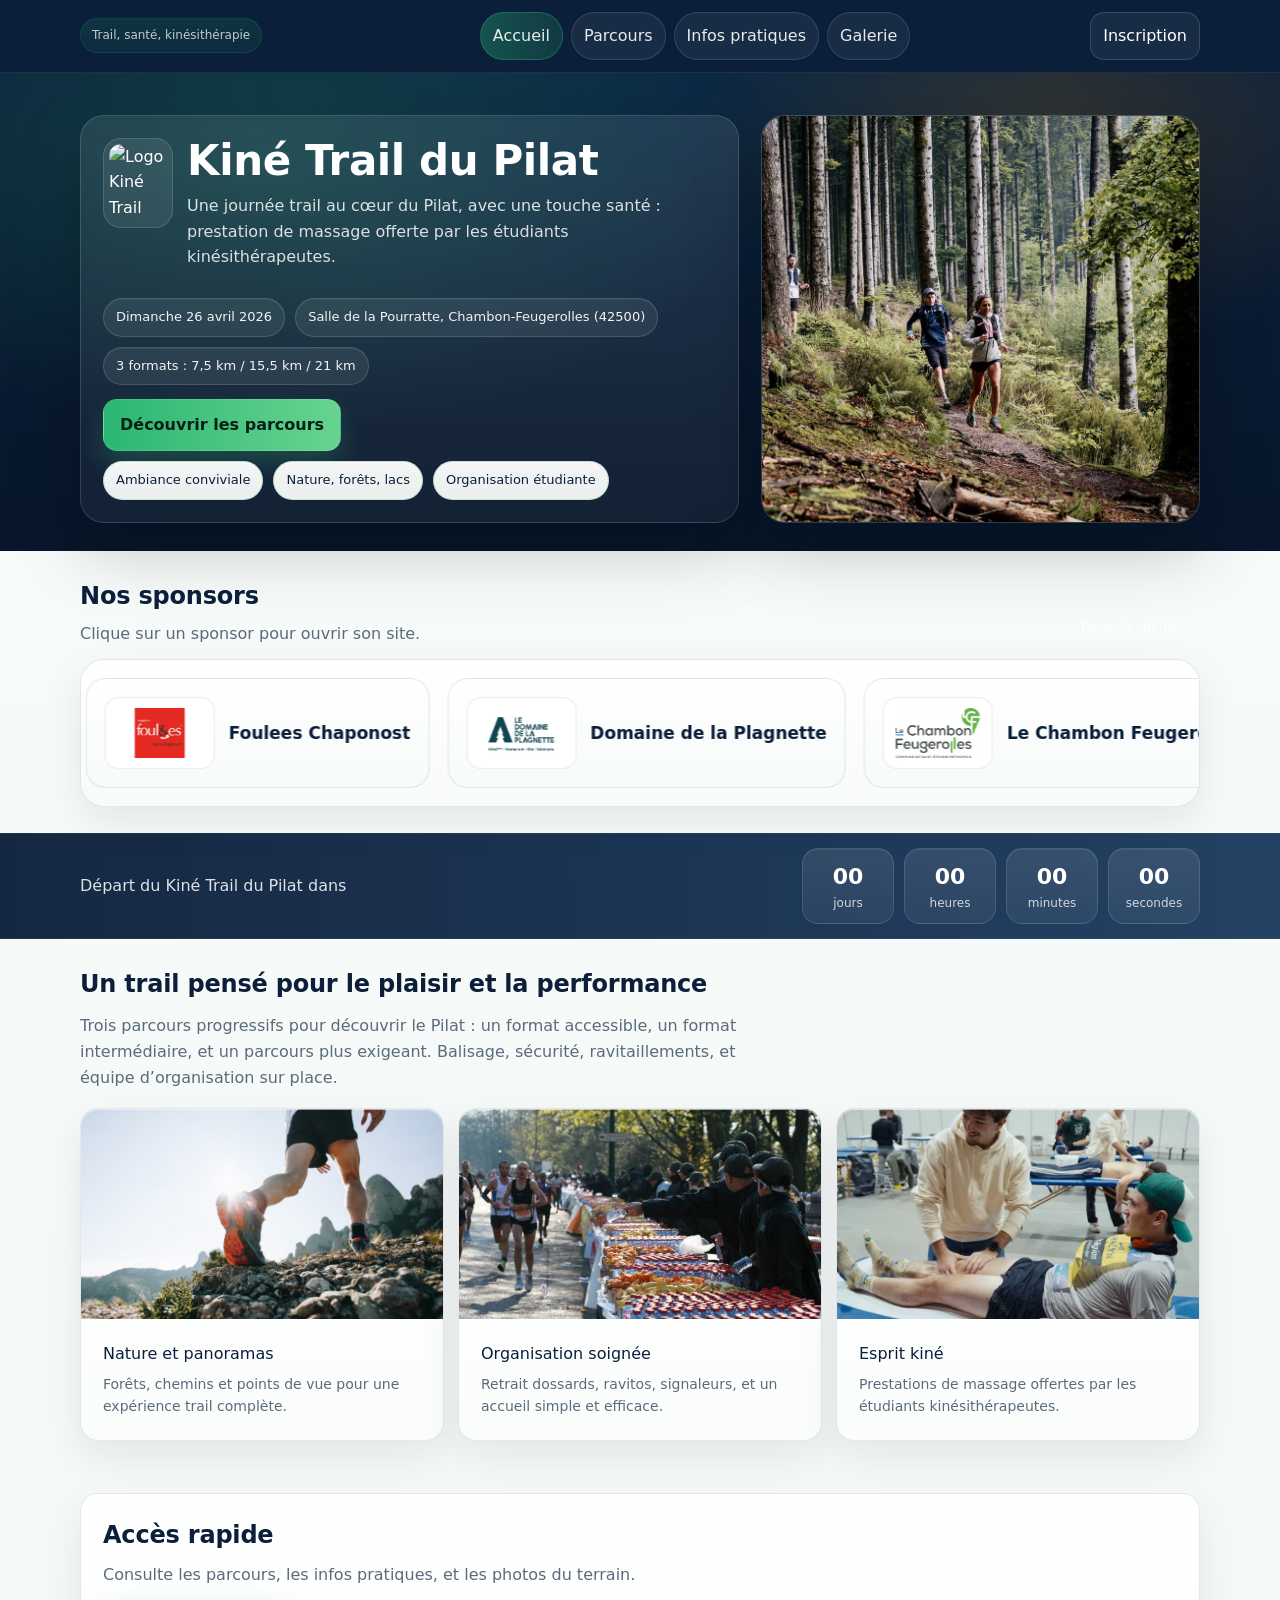
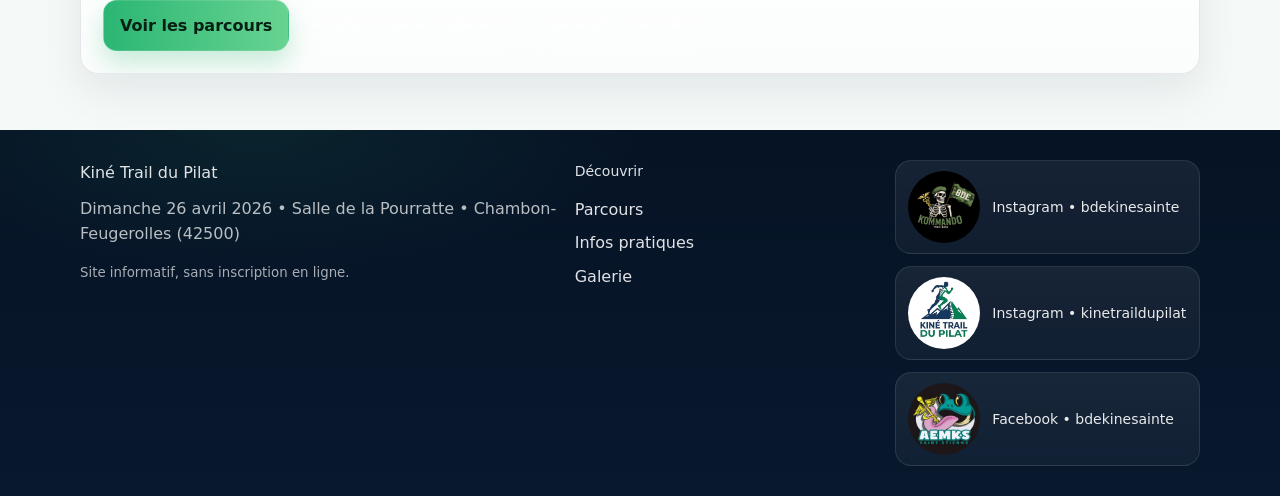
==== index.html @ 72bb6acb "kine trail pilat" ====
<!doctype html>
<html lang="fr">
<head>
  <meta charset="utf-8">
  <meta name="viewport" content="width=device-width, initial-scale=1">
  <title>Kiné Trail du Pilat | Accueil</title>

  <link rel="stylesheet" href="./style.css">
  <link rel="icon" type="image/jpeg" sizes="16x16" href="./images/logo_onglet.jpg">
</head>

<body>

  <div class="topbar">
    <div class="container topbar-inner">
      <a class="brand brand--big" href="./index.html">
        <!-- <img src="./images/logo.jpg" alt="Logo Kiné Trail du Pilat"> -->
        <div class="brand-title">
          <!-- <div class="name">Kiné Trail du Pilat</div> -->
          <div class="tag">Trail, santé, kinésithérapie</div>
        </div>
      </a>

      <nav class="nav" aria-label="Navigation principale">
        <a class="active" href="./index.html">Accueil</a>
        <a href="./parcours.html">Parcours</a>
        <a href="./infos.html">Infos pratiques</a>
        <a href="./galerie.html">Galerie</a>
      </nav>

      <a class="badge" href="https://www.logicourse.fr" target="_blank" rel="noreferrer">
        Inscription
      </a>
    </div>
  </div>

  <header class="header-hero">
    <div class="container hero-grid">

      <div class="hero-card reveal">
        <div class="hero-brandline">
          <img class="hero-logo" src="./images/logo.jpg" alt="Logo Kiné Trail du Pilat">
          <div>
            <h1 class="hero-title">Kiné Trail du Pilat</h1>
            <p class="hero-sub">
              Une journée trail au cœur du Pilat, avec une touche santé : prestation de massage offerte par les étudiants kinésithérapeutes.
            </p>
          </div>
        </div>

        <div class="hero-meta">
          <span class="pill">Dimanche 26 avril 2026</span>
          <span class="pill">Salle de la Pourratte, Chambon-Feugerolles (42500)</span>
          <span class="pill">3 formats : 7,5 km / 15,5 km / 21 km</span>
        </div>

        <div class="hero-actions">
          <a class="btn" href="./parcours.html">Découvrir les parcours</a>
        </div>

        <div class="kpi">
          <span class="pill">Ambiance conviviale</span>
          <span class="pill">Nature, forêts, lacs</span>
          <span class="pill">Organisation étudiante</span>
        </div>
      </div>

      <div class="hero-image reveal" aria-label="Illustration du trail">
        <img src="./images/accueil-6.jpg" alt="Paysage du Pilat avec un sentier de trail">
      </div>

    </div>
  </header>

  <section class="section" id="sponsors">
    <div class="container">
      <div class="sponsors-head reveal">
        <div>
          <h2 class="section-title" style="margin-bottom:6px;">Nos sponsors</h2>
          <p class="section-sub" style="margin:0;">
            Clique sur un sponsor pour ouvrir son site.
          </p>
        </div>
        <a class="pill" href="#contact-sponsors">Devenir sponsor</a>
      </div>

      <div class="sponsors-marquee reveal" aria-label="Bandeau sponsors">
        <div class="sponsors-track" data-sponsors-track>

          <a class="sponsor-card" href="https://foulees.com/-Lyon-Chaponost" target="_blank" rel="noreferrer" aria-label="Aller sur le site du sponsor 1">
            <img src="./images/sponsor-1.jpg" alt="Sponsor 1">
            <span>Foulees Chaponost</span>
          </a>

          <a class="sponsor-card" href="https://www.domaine-plagnette.com/" target="_blank" rel="noreferrer" aria-label="Aller sur le site du sponsor 2">
            <img src="./images/sponsor-2.jpg" alt="Sponsor 2">
            <span>Domaine de la Plagnette</span>
          </a>

          <a class="sponsor-card" href="https://lechambon.fr/" target="_blank" rel="noreferrer" aria-label="Aller sur le site du sponsor 3">
            <img src="./images/sponsor-3.jpg" alt="Sponsor 3">
            <span>Le Chambon Feugerolles</span>
          </a>

          <a class="sponsor-card" href="https://www.cabesto.com/" target="_blank" rel="noreferrer" aria-label="Aller sur le site du sponsor 4">
            <img src="./images/sponsor-4.jpg" alt="Sponsor 4">
            <span>Cabesto</span>
          </a>

          <a class="sponsor-card" href="https://foulees.com/-Lyon-Chaponost" target="_blank" rel="noreferrer" aria-label="Aller sur le site du sponsor 1 (copie)">
            <img src="./images/sponsor-1.jpg" alt="Sponsor 1">
            <span>Foulees Chaponost</span>
          </a>

          <a class="sponsor-card" href="https://www.domaine-plagnette.com/" target="_blank" rel="noreferrer" aria-label="Aller sur le site du sponsor 2 (copie)">
            <img src="./images/sponsor-2.jpg" alt="Sponsor 2">
            <span>Domaine de la Plagnette</span>
          </a>

          <a class="sponsor-card" href="https://lechambon.fr/" target="_blank" rel="noreferrer" aria-label="Aller sur le site du sponsor 3 (copie)">
            <img src="./images/sponsor-3.jpg" alt="Sponsor 3">
            <span>Le Chambon Feugerolles</span>
          </a>

          <a class="sponsor-card" href="https://www.cabesto.com/" target="_blank" rel="noreferrer" aria-label="Aller sur le site du sponsor 4 (copie)">
            <img src="./images/sponsor-4.jpg" alt="Cabesto">
            <span>Cabesto</span>
          </a>

        </div>
      </div>
    </div>
  </section>

  <section class="countdown" aria-label="Compte à rebours avant le départ">
    <div class="container countdown-inner">
      <div class="countdown-label">Départ du Kiné Trail du Pilat dans</div>
      <div class="countdown-value">
        <div class="unit"><div class="n" data-cd="days">00</div><div class="t">jours</div></div>
        <div class="unit"><div class="n" data-cd="hours">00</div><div class="t">heures</div></div>
        <div class="unit"><div class="n" data-cd="mins">00</div><div class="t">minutes</div></div>
        <div class="unit"><div class="n" data-cd="secs">00</div><div class="t">secondes</div></div>
      </div>
    </div>
  </section>

  <main class="container">

    <section class="section">
      <h2 class="section-title reveal">Un trail pensé pour le plaisir et la performance</h2>
      <p class="section-sub reveal">
        Trois parcours progressifs pour découvrir le Pilat : un format accessible, un format intermédiaire, et un parcours plus exigeant. Balisage, sécurité, ravitaillements, et équipe d’organisation sur place.
      </p>

      <div class="grid-3">
        <article class="card reveal">
          <img src="./images/accueil-1.jpg" alt="Coureurs sur un sentier forestier">
          <div class="pad">
            <div class="card-title">Nature et panoramas</div>
            <div class="card-text">Forêts, chemins et points de vue pour une expérience trail complète.</div>
          </div>
        </article>

        <article class="card reveal">
          <img src="./images/accueil-2.jpg" alt="Ambiance ravitaillement et bénévoles">
          <div class="pad">
            <div class="card-title">Organisation soignée</div>
            <div class="card-text">Retrait dossards, ravitos, signaleurs, et un accueil simple et efficace.</div>
          </div>
        </article>

        <article class="card reveal">
          <img src="./images/accueil-4.jpg" alt="Paysage du Pilat avec un chemin">
          <div class="pad">
            <div class="card-title">Esprit kiné</div>
            <div class="card-text">Prestations de massage offertes par les étudiants kinésithérapeutes.</div>
          </div>
        </article>
      </div>
    </section>

    <section class="section">
      <div class="card reveal">
        <div class="pad">
          <h2 class="section-title" style="margin-bottom:8px;">Accès rapide</h2>
          <p class="section-sub" style="margin-bottom:12px;">
            Consulte les parcours, les infos pratiques, et les photos du terrain.
          </p>
          <div style="display:flex; gap:10px; flex-wrap:wrap;">
            <a class="btn" href="./parcours.html">Voir les parcours</a>
            <a class="pill" href="./infos.html">Horaires, matériel, règlement</a>
            <a class="pill" href="./galerie.html">Galerie photos et vidéos</a>
          </div>
        </div>
      </div>
    </section>

  </main>

  <footer class="footer">
    <div class="container footer-grid">
      <div>
        <div style="font-size:16px; margin-bottom:10px;">Kiné Trail du Pilat</div>
        <div style="color:rgba(255,255,255,.72);">
          Dimanche 26 avril 2026 • Salle de la Pourratte • Chambon-Feugerolles (42500)
        </div>
        <div style="margin-top:12px;">
          <small>Site informatif, sans inscription en ligne.</small>
        </div>
      </div>

      <div class="inline-links">
        <div style="font-size:14px; margin-bottom:6px;">Découvrir</div>
        <a href="./parcours.html">Parcours</a>
        <a href="./infos.html">Infos pratiques</a>
        <a href="./galerie.html">Galerie</a>
      </div>

      <div class="footer-social-links">

        <a
          class="footer-social-card"
          href="https://www.instagram.com/bdekinesainte/"
          target="_blank"
          rel="noreferrer"
          aria-label="Compte Instagram BDE Kiné Sainte">
          <img src="./images/logo_bde.jpg" alt="Logo BDE Kiné Sainte">
          <span>Instagram • bdekinesainte</span>
        </a>

        <a
          class="footer-social-card"
          href="https://www.instagram.com/kinetraildupilat/"
          target="_blank"
          rel="noreferrer"
          aria-label="Compte Instagram Kiné Trail du Pilat">
          <img src="./images/logo2.jpg" alt="Logo Kiné Trail du Pilat">
          <span>Instagram • kinetraildupilat</span>
        </a>

        <a
          class="footer-social-card"
          href="https://www.facebook.com/AemksKineSainte"
          target="_blank"
          rel="noreferrer"
          aria-label="Compte Facebook BDE Kiné Sainte">
          <img src="./images/logo_bde_facebook.jpg" alt="Logo BDE Kiné Sainte Facebook">
          <span>Facebook • bdekinesainte</span>
        </a>

      </div>
    </div>
  </footer>

  <button class="to-top" type="button" data-to-top aria-label="Remonter en haut">↑</button>

  <script src="./script.js"></script>
</body>
</html>
---- style.css ----
:root{
  --white:#ffffff;
  --navy:#0b1f3a;
  --navy-2:#123157;
  --green:#1c8c5a;
  --green2:#2bb673;
  --green-soft:#dff6eb;
  --orange:#f59e0b;
  --orange-soft:#fff3d6;
  --sky:#dbeafe;
  --ink:#0f172a;
  --muted:#5b6b7a;
  --bg:#f4f8f6;
  --bg-alt:#eef5f2;
  --card:#ffffff;
  --line: rgba(11,31,58,.10);
  --line-strong: rgba(11,31,58,.18);
  --shadow: 0 10px 30px rgba(11,31,58,.10);
  --shadow-soft: 0 16px 40px rgba(11,31,58,.08);
  --shadow-strong: 0 24px 60px rgba(11,31,58,.16);
  --radius: 18px;
  --radius-lg: 24px;
  --max: 1120px;
}
  
  *{ box-sizing:border-box; }
  html,body{ margin:0; padding:0; }
  body{
    font-family: system-ui, -apple-system, Segoe UI, Roboto, Arial, sans-serif;
    color: var(--ink);
    background:
      radial-gradient(1200px 600px at 0% 0%, rgba(43,182,115,.06), transparent 45%),
      radial-gradient(900px 500px at 100% 0%, rgba(245,158,11,.05), transparent 40%),
      linear-gradient(180deg, #f7fbf9 0%, var(--bg) 100%);
    line-height: 1.6;
  }
  
  a{ color: inherit; text-decoration: none; }
  a:focus-visible, button:focus-visible{
    outline: 3px solid rgba(43,182,115,.35);
    outline-offset: 3px;
    border-radius: 10px;
  }
  
  html, body{
    margin: 0;
    padding: 0;
    overflow-x: hidden;
  }

  .container{
    width: min(var(--max), calc(100% - 40px));
    margin: 0 auto;
  }
  
  .topbar{
    background: var(--navy);
    color: var(--white);
    position: sticky;
    top: 0;
    z-index: 50;
    border-bottom: 1px solid rgba(255,255,255,.08);
  }
  
  .nav a{
    padding: 10px 12px;
    border-radius: 999px;
    color: rgba(255,255,255,.9);
    border: 1px solid rgba(255,255,255,.12);
    background: rgba(255,255,255,.06);
    transition: transform .08s ease, background .15s ease;
  }
  .nav a:hover{
    background: rgba(255,255,255,.12);
  }
  .nav a.active{
    background: linear-gradient(90deg, rgba(43,182,115,.35), rgba(43,182,115,.18));
    border-color: rgba(43,182,115,.35);
  }

  .topbar-inner{
    display:flex;
    align-items:center;
    justify-content:space-between;
    gap: 16px;
    padding: 12px 0;
  }
  
  .nav{
    display:flex;
    flex-wrap:wrap;
    gap: 8px;
    justify-content:center;
  }
  
  .brand{
    display:flex;
    align-items:center;
    gap: 12px;
    min-width: 220px;
  }
  .brand img{
    width: 44px;
    height: 44px;
    object-fit: contain;
    background: rgba(255,255,255,.06);
    border-radius: 12px;
    padding: 6px;
  }
  .brand-title{
    display:flex;
    flex-direction:column;
    gap: 2px;
  }
  .brand-title .name{
    font-size: 16px;
    letter-spacing: .2px;
  }
  .brand-title .tag{
    font-size: 12px;
    color: rgba(255,255,255,.75);
  }
  
  
  
 .header-hero{
  background:
    radial-gradient(900px 500px at 20% 18%, rgba(43,182,115,.22), transparent 55%),
    radial-gradient(800px 500px at 82% 12%, rgba(245,158,11,.16), transparent 45%),
    radial-gradient(900px 600px at 50% 0%, rgba(12,74,110,.22), transparent 55%),
    linear-gradient(180deg, var(--navy), #07162a);
  color: var(--white);
  padding: 42px 0 28px;
}
  
  .hero-grid{
    display:grid;
    grid-template-columns: 1.2fr .8fr;
    gap: 22px;
    align-items: stretch;
  }
  .hero-card{
    border: 1px solid rgba(255,255,255,.14);
    background: linear-gradient(180deg, rgba(255,255,255,.09), rgba(255,255,255,.05));
    border-radius: var(--radius-lg);
    padding: 22px;
    box-shadow: 0 24px 70px rgba(0,0,0,.22);
    backdrop-filter: blur(4px);
  }
  .hero-title{
    margin: 0 0 8px;
    font-size: clamp(24px, 3.2vw, 38px);
    line-height: 1.15;
  }
  .hero-sub{
    margin: 0 0 14px;
    color: rgba(255,255,255,.82);
  }
  .hero-meta{
    display:flex;
    flex-wrap:wrap;
    gap: 10px;
    margin-top: 12px;
  }
  .pill{
    display:inline-flex;
    align-items:center;
    gap: 8px;
    padding: 8px 12px;
    border-radius: 999px;
    background: rgba(255,255,255,.08);
    border: 1px solid rgba(255,255,255,.14);
    color: rgba(255,255,255,.94);
    font-size: 13px;
    box-shadow: inset 0 1px 0 rgba(255,255,255,.05);
  }
  
  .btn{
    display:inline-flex;
    align-items:center;
    justify-content:center;
    gap: 10px;
    padding: 12px 16px;
    border-radius: 14px;
    border: 1px solid rgba(255,255,255,.12);
    background: linear-gradient(90deg, var(--green2), #68d391);
    color: #062014;
    cursor: pointer;
    font-weight: 600;
    box-shadow: 0 12px 24px rgba(43,182,115,.25);
    transition: transform .12s ease, filter .18s ease, box-shadow .18s ease;
  }
  
  .btn:hover{
    filter: brightness(1.04);
    transform: translateY(-1px);
    box-shadow: 0 16px 30px rgba(43,182,115,.30);
  }
  
  .btn:active{
    transform: translateY(1px);
  }
  
  .hero-image{
    border-radius: var(--radius-lg);
    overflow:hidden;
    border: 1px solid rgba(255,255,255,.12);
    background: rgba(255,255,255,.05);
    box-shadow: 0 24px 70px rgba(0,0,0,.24);
  }
  .hero-image img{
    width: 100%;
    height: 100%;
    object-fit: cover;
    display:block;
  }

  .hero-title{
    margin: 0 0 10px;
    font-size: clamp(28px, 3.5vw, 42px);
    line-height: 1.08;
    letter-spacing: -.4px;
  }
  
  .hero-sub{
    margin: 0 0 16px;
    color: rgba(255,255,255,.84);
    max-width: 60ch;
  }
  
  
  .section{
    padding: 26px 0;
  }
  .section-title{
    margin: 0 0 10px;
    font-size: 24px;
    color: var(--navy);
    letter-spacing: -.2px;
  }
  
  .section-sub{
    margin: 0 0 18px;
    color: var(--muted);
    max-width: 70ch;
  }
  
  .grid-3{
    display:grid;
    grid-template-columns: repeat(3, 1fr);
    gap: 14px;
  }
  .card{
    background: linear-gradient(180deg, #ffffff, #fbfdfc);
    border: 1px solid var(--line);
    border-radius: var(--radius);
    box-shadow: var(--shadow-soft);
    overflow:hidden;
    transition: transform .16s ease, box-shadow .16s ease, border-color .16s ease;
  }
  
  .card:hover{
    transform: translateY(-4px);
    box-shadow: var(--shadow-strong);
    border-color: rgba(28,140,90,.20);
  }
  
  .card .pad{
  padding: 22px;
}

.card img{
  width: 100%;
  height: 210px;
  object-fit: cover;
  display:block;
}
  
  .card-title{
    color: var(--navy);
    font-size: 17px;
  }
  
  .card-text{
    color: var(--muted);
    font-size: 14px;
    margin-top: 6px;
  }

  .kpi{
    display:flex;
    flex-wrap:wrap;
    gap: 10px;
    margin-top: 10px;
  }
  .kpi .pill{
  background: linear-gradient(180deg, rgba(255,255,255,.96), rgba(243,249,246,.96));
  border: 1px solid rgba(28,140,90,.18);
  color: var(--navy);
  }
  
  .sponsors-bar{
    background: var(--white);
    border-top: 1px solid var(--line);
    border-bottom: 1px solid var(--line);
  }
  .sponsors-inner{
    display:flex;
    align-items:center;
    justify-content:space-between;
    gap: 12px;
    padding: 14px 0;
  }
  .sponsors-title{
    color: var(--navy);
    font-size: 14px;
    min-width: 120px;
  }
  .sponsors-logos{
    display:flex;
    flex-wrap:wrap;
    gap: 10px;
    justify-content:flex-end;
  }
  .sponsors-logos a{
    display:inline-flex;
    align-items:center;
    justify-content:center;
    width: 110px;
    height: 52px;
    border-radius: 14px;
    border: 1px solid var(--line);
    background: #fff;
    overflow:hidden;
  }
  .sponsors-logos img{
    width: 100%;
    height: 100%;
    object-fit: contain;
    padding: 10px;
  }
  
  .countdown{
    background:
      linear-gradient(90deg, rgba(11,31,58,.96), rgba(18,49,87,.92));
    color: var(--white);
    border-top: 1px solid rgba(255,255,255,.05);
    border-bottom: 1px solid rgba(255,255,255,.05);
  }
  .countdown-inner{
    display:flex;
    align-items:center;
    justify-content:space-between;
    gap: 14px;
    padding: 14px 0;
    flex-wrap: wrap;
  }
  .countdown-label{
    color: rgba(255,255,255,.86);
  }
  .countdown-value{
    display:flex;
    gap: 10px;
    flex-wrap:wrap;
  }
  .unit{
    background: linear-gradient(180deg, rgba(255,255,255,.10), rgba(255,255,255,.06));
    border: 1px solid rgba(255,255,255,.12);
    padding: 10px 12px;
    border-radius: 16px;
    min-width: 92px;
    text-align:center;
    box-shadow: inset 0 1px 0 rgba(255,255,255,.06);
  }
  
  .unit .n{
    font-size: 22px;
    font-weight: 700;
  }
  .unit .t{ font-size: 12px; color: rgba(255,255,255,.78); }
  
  .footer{
    background:
      radial-gradient(700px 260px at 20% 0%, rgba(43,182,115,.10), transparent 55%),
      linear-gradient(180deg, #061325, #08182d);
    color: rgba(255,255,255,.88);
    padding: 30px 0;
    margin-top: 30px;
  }
  .footer-grid{
    display:grid;
    grid-template-columns: 1.1fr .7fr .7fr;
    gap: 16px;
  }
  .footer a{ color: rgba(255,255,255,.88); }
  .footer a:hover{ color: var(--white); }
  .footer small{ color: rgba(255,255,255,.65); }
  
  .inline-links{
    display:flex;
    flex-direction:column;
    gap: 8px;
  }
  
  .badge{
    display:inline-flex;
    align-items:center;
    gap: 10px;
    padding: 10px 12px;
    border-radius: 14px;
    border: 1px solid rgba(255,255,255,.14);
    background: rgba(255,255,255,.06);
  }

  .page-head{
    padding: 18px 0 6px;
  }
  .breadcrumb{
    color: var(--muted);
    font-size: 13px;
    margin: 0 0 6px;
  }
  .page-title{
    margin: 0;
    font-size: 28px;
    color: var(--navy);
  }
  
  .route{
    display:grid;
    grid-template-columns: 1fr;
    gap: 14px;
    margin-top: 12px;
  }
  .route-top{
    display:grid;
    grid-template-columns: 1.2fr .8fr;
    gap: 14px;
  }
  .route-block{
    background: var(--white);
    border: 1px solid var(--line);
    border-radius: var(--radius);
    box-shadow: var(--shadow);
    padding: 16px;
  }
  .route-name{
    margin: 0 0 10px;
    color: var(--navy);
    font-size: 20px;
  }
  .route-meta{
    display:flex;
    flex-wrap:wrap;
    gap: 8px;
    margin-bottom: 10px;
  }
  .tag{
    display:inline-flex;
    align-items:center;
    gap: 8px;
    padding: 7px 11px;
    border-radius: 999px;
    background: linear-gradient(180deg, rgba(43,182,115,.14), rgba(43,182,115,.08));
    border: 1px solid rgba(28,140,90,.22);
    color: #0f3b28;
    font-size: 13px;
    font-weight: 500;
  }
  
  .tag.navy{
    background: linear-gradient(180deg, rgba(11,31,58,.08), rgba(11,31,58,.04));
    border: 1px solid rgba(11,31,58,.14);
    color: var(--navy);
  }
  
  .media-grid{
    display:grid;
    grid-template-columns: 1fr 1fr;
    gap: 14px;
  }
  .media{
    border: 1px solid rgba(11,31,58,.08);
    border-radius: var(--radius);
    overflow:hidden;
    background: linear-gradient(180deg, #ffffff, #fbfdfc);
    box-shadow: var(--shadow-soft);
  }
  
  .media .cap{
    padding: 12px 14px;
    color: var(--muted);
    font-size: 14px;
    text-align: center;
    font-weight: 500;
    background: linear-gradient(180deg, rgba(43,182,115,.05), rgba(245,158,11,.04));
    border-top: 1px solid rgba(11,31,58,.06);
  }
  .media img{
    width: 100%;
    height: 280px;
    object-fit: cover;
    display:block;
  }
 

  
  .notice{
    background: linear-gradient(90deg, rgba(43,182,115,.12), rgba(245,158,11,.10));
    border: 1px solid rgba(43,182,115,.22);
    border-radius: var(--radius);
    padding: 12px 14px;
    color: #0f3b28;
  }
  
  .list{
    margin: 10px 0 0;
    padding-left: 18px;
    color: var(--muted);
  }
  
  .gallery-wrap{
    background: var(--white);
    border: 1px solid var(--line);
    border-radius: var(--radius);
    box-shadow: var(--shadow);
    overflow:hidden;
  }
  .slider{
    position: relative;
  }
  .slide{
    display:none;
  }
  .slide.active{
    display:block;
  }
  .slide img{
    width: 100%;
    height: 480px;
    object-fit: cover;
    display:block;
  }
  .slider-controls{
    position:absolute;
    inset: auto 12px 12px 12px;
    display:flex;
    justify-content:space-between;
    align-items:center;
    gap: 12px;
  }
  .ctrl{
    background: rgba(6,19,37,.72);
    border: 1px solid rgba(255,255,255,.16);
    color: rgba(255,255,255,.92);
    padding: 10px 12px;
    border-radius: 12px;
    cursor:pointer;
  }
  .ctrl:hover{ background: rgba(6,19,37,.82); }
  .dots{
    display:flex;
    gap: 6px;
    flex-wrap:wrap;
    justify-content:center;
  }
  .dot{
    width: 10px;
    height: 10px;
    border-radius: 999px;
    background: rgba(255,255,255,.42);
    border: 1px solid rgba(255,255,255,.28);
    cursor:pointer;
  }
  .dot.active{
    background: rgba(43,182,115,.92);
    border-color: rgba(43,182,115,.92);
  }

  /* plan d'accès */
.map-figure{
  margin: 12px 0 10px;
  border: 1px solid var(--line);
  border-radius: var(--radius);
  overflow: hidden;
  background: var(--white);
  box-shadow: var(--shadow);
}

.map-image{
  display: block;
  width: 100%;
  height: auto;
  max-height: 420px;
  object-fit: cover;
}

.map-caption{
  padding: 10px 14px;
  font-size: 14px;
  color: var(--muted);
  border-top: 1px solid var(--line);
  background: rgba(11,31,58,.02);
}
  
  @media (max-width: 900px){
    .hero-grid{ grid-template-columns: 1fr; }
    .grid-3{ grid-template-columns: 1fr; }
    .footer-grid{ grid-template-columns: 1fr; }
    .route-top{ grid-template-columns: 1fr; }
    .media-grid{ grid-template-columns: 1fr; }
    .slide img{ height: 340px; }
  }

  /* Parcours v2 (mise en avant + images empilées) */
.route-nav{
  display:grid;
  grid-template-columns: repeat(3, 1fr);
  gap: 12px;
}

.route-chip{
  background: var(--white);
  border: 1px solid var(--line);
  border-radius: var(--radius);
  box-shadow: var(--shadow);
  padding: 14px 14px;
  transition: transform .08s ease, border-color .15s ease;
}
.route-chip:hover{ transform: translateY(-1px); }
.route-chip.active{
  border-color: rgba(28,140,90,.35);
  box-shadow: 0 14px 40px rgba(11,31,58,.14);
}
.route-chip-title{
  color: var(--navy);
  font-size: 16px;
  margin-bottom: 4px;
}
.route-chip-sub{
  color: var(--muted);
  font-size: 13px;
}

.route-v2{
  margin-top: 16px;
  background: linear-gradient(180deg, #ffffff, #fbfdfc);
  border: 1px solid var(--line);
  border-radius: var(--radius-lg);
  box-shadow: var(--shadow-soft);
  overflow: hidden;
}

.route-hero{
  padding: 22px 18px 14px;
  background:
    radial-gradient(700px 260px at 20% 0%, rgba(43,182,115,.16), transparent 55%),
    radial-gradient(500px 180px at 85% 10%, rgba(245,158,11,.12), transparent 55%),
    linear-gradient(180deg, rgba(11,31,58,.04), transparent);
  text-align: center;
  border-bottom: 1px solid var(--line);
}

.route-block{
  background: linear-gradient(180deg, #ffffff, #fafdfe);
  border: 1px solid rgba(11,31,58,.08);
  border-radius: var(--radius);
  box-shadow: var(--shadow-soft);
  padding: 16px;
}

.route-chip{
  background: linear-gradient(180deg, #ffffff, #f9fcfb);
  border: 1px solid var(--line);
  border-radius: var(--radius);
  box-shadow: var(--shadow-soft);
  padding: 14px 14px;
  transition: transform .12s ease, border-color .18s ease, box-shadow .18s ease, background .18s ease;
}

.route-chip:hover{
  transform: translateY(-2px);
  background: linear-gradient(180deg, #ffffff, #eef9f3);
}

.route-chip.active{
  border-color: rgba(28,140,90,.35);
  box-shadow: 0 14px 40px rgba(11,31,58,.14);
  background: linear-gradient(180deg, #ffffff, #ecf8f1);
}

.route-hero-title{
  margin: 0 0 10px;
  font-size: 24px;
  color: var(--navy);
}

.route-hero .route-meta{
  justify-content: center;
  margin-bottom: 10px;
}

.route-hero-lead{
  margin: 0;
  color: var(--muted);
}

.route-details{
  padding: 14px 16px;
  display:grid;
  grid-template-columns: 1fr 1fr;
  gap: 14px;
}

.route-subtitle{
  margin: 0 0 6px;
  color: var(--navy);
  font-size: 16px;
}

.route-media-stack{
  padding: 14px 16px 18px;
  display:grid;
  grid-template-columns: 1fr;
  gap: 14px;
}

.route-media-stack .media img{
  height: 360px;  /*ajuster si besoin 360*/
  object-fit: contain; /*afficher toute l'image*/
  background: #fff; /*fond blanc*/
}

@media (max-width: 900px){
  .route-nav{ grid-template-columns: 1fr; }
  .route-details{ grid-template-columns: 1fr; }
  .route-media-stack .media img{ height: 280px; }
}


/* Logo plus visible dans la topbar */
.brand--big img{
  width: 56px;
  height: 56px;
  padding: 8px;
  border-radius: 16px;
}

/* Logo visible dans le hero */
.hero-brandline{
  
  display:flex;
  gap: 14px;
  align-items:flex-start;
}
.hero-logo{
  width: 70px;
  height: 90px;
  object-fit: contain;
  border-radius: 18px;
  padding: 5px;
  background: rgba(255,255,255,.08);
  border: 1px solid rgba(255,255,255,.14);
  flex: 0 0 auto;
}
.hero-actions{
  margin-top:14px;
  display:flex;
  gap:10px;
  flex-wrap:wrap;
}

/* Petits titres des cards (évite les styles inline) */
.card-title{ color: var(--navy); font-size: 16px; }
.card-text{ color: var(--muted); font-size: 14px; margin-top: 6px; }

/* Sponsors – section plus premium */
.sponsors-head{
  display:flex;
  justify-content:space-between;
  align-items:flex-end;
  gap: 14px;
  margin-bottom: 12px;
}
.sponsors-marquee{
  background: linear-gradient(180deg, #ffffff, #f8fbfa);
  border: 1px solid var(--line);
  border-radius: var(--radius-lg);
  box-shadow: var(--shadow-soft);
  overflow: hidden;
}
.sponsors-track{
  display:flex;
  gap: 18px;
  padding: 18px;
  align-items:center;
  width: max-content;
  will-change: transform;
}

/* Carte sponsor cliquable */
.sponsor-card{
  display:flex;
  align-items:center;
  gap: 14px;
  min-width: 300px;
  padding: 18px 18px;
  border-radius: 20px;
  border: 1px solid rgba(11,31,58,.10);
  background: linear-gradient(180deg, #ffffff, #f7fbf9);
  transition: transform .16s ease, border-color .16s ease, background .16s ease, box-shadow .16s ease;
}
.sponsor-card:hover{
  transform: translateY(-3px);
  background: linear-gradient(180deg, #ffffff, #eef9f3);
  border-color: rgba(28,140,90,.25);
  box-shadow: 0 16px 32px rgba(11,31,58,.12);
}

.sponsor-card img{
  width: 110px;
  height: 72px;
  object-fit: contain;
  background: #fff;
  border-radius: 14px;
  padding: 10px;
  border: 1px solid rgba(11,31,58,.08);
}

.sponsor-card span{
  color: var(--navy);
  font-size: 17px;
  line-height: 1.3;
  font-weight: 600;
}

/* Bouton retour en haut */
.to-top{
  position: fixed;
  right: 16px;
  bottom: 16px;
  width: 50px;
  height: 50px;
  border-radius: 999px;
  border: 1px solid rgba(28,140,90,.20);
  background: linear-gradient(180deg, #ffffff, #eef9f3);
  color: var(--navy);
  box-shadow: 0 12px 24px rgba(11,31,58,.14);
  cursor: pointer;
  display:none;
  transition: transform .12s ease, box-shadow .16s ease;
}

.to-top.show{
  display:inline-flex;
  align-items:center;
  justify-content:center;
}

.to-top:hover{
  transform: translateY(-2px);
  box-shadow: 0 16px 30px rgba(11,31,58,.18);
}

/* Animations légères au scroll */
.reveal{
  opacity: 0;
  transform: translateY(12px);
  transition: opacity .45s ease, transform .45s ease;
}
.reveal.is-visible{
  opacity: 1;
  transform: translateY(0);
}

@media (max-width: 900px){
  .hero-brandline{ align-items:center; }
  .hero-logo{ width: 64px; height: 64px; }
  .sponsors-head{ flex-direction:column; align-items:flex-start; }
  .sponsor-card{ min-width: 200px; }
}


/* Cartes interactives Komoot */
.map-card{
  overflow: hidden;
}

.komoot-embed{
  position: relative;
  width: 100%;
  height: 720px;
  background: #f2f4f7;
}

.komoot-embed iframe{
  width: 100%;
  height: 100%;
  border: 0;
  display: block;
}

@media (max-width: 900px){
  .komoot-embed{
    height: 320px;
  }
}

/* Footer - comptes Instagram */
.footer-social{
  display:flex;
  flex-direction:column;
  gap: 10px;
}

.footer-social-title{
  font-size: 14px;
  margin-bottom: 2px;
  color: rgba(255,255,255,.88);
}

.footer-social-links{
  display:flex;
  flex-direction:column;
  gap: 12px;
}

.footer-social-card{
  display:flex;
  align-items:center;
  gap: 12px;
  padding: 10px 12px;
  border-radius: 16px;
  border: 1px solid rgba(255,255,255,.10);
  background: linear-gradient(180deg, rgba(255,255,255,.07), rgba(255,255,255,.04));
  transition: transform .12s ease, background .15s ease, border-color .15s ease, box-shadow .15s ease;
}

.footer-social-card:hover{
  transform: translateY(-2px);
  background: linear-gradient(180deg, rgba(43,182,115,.18), rgba(255,255,255,.08));
  border-color: rgba(43,182,115,.28);
  box-shadow: 0 12px 24px rgba(0,0,0,.16);
}

.footer-social-card img{
  width: 72px;        /* logo plus grand */
  height: 72px;
  object-fit: contain;
  border-radius: 50%; /* garde le cercle si ton image est ronde */
  background: none;   /* supprime le fond blanc */
  padding: 0;         /* supprime l'espace autour */
  border: none;       /* supprime le cadre */
}

.footer-social-card span{
  color: rgba(255,255,255,.9);
  font-size: 14px;
  line-height: 1.3;
}

/* Logo BDE plus visible dans le footer */
.logo-bde{
  width: 82px;
  height: 82px;
  object-fit: contain;
  background: none;
  padding: 0;
  border: none;
}


img{
  image-rendering: auto;
}

.card,
.route-v2,
.route-block,
.media,
.sponsors-marquee,
.footer-social-card,
.sponsor-card{
  position: relative;
}

.card::before,
.route-v2::before,
.sponsors-marquee::before{
  content: "";
  position: absolute;
  inset: 0;
  pointer-events: none;
  border-radius: inherit;
  box-shadow: inset 0 1px 0 rgba(255,255,255,.55);
}

/* Carte règlement */
.reglement-card{
  margin-top: 10px;
  padding: 22px;
  border-radius: 20px;
  border: 1px solid rgba(28,140,90,.18);
  background:
    radial-gradient(500px 180px at 0% 0%, rgba(43,182,115,.10), transparent 55%),
    radial-gradient(400px 180px at 100% 100%, rgba(245,158,11,.08), transparent 55%),
    linear-gradient(180deg, #ffffff, #f8fcfa);
  box-shadow: 0 16px 40px rgba(11,31,58,.10);
}

.reglement-badge{
  display: inline-flex;
  align-items: center;
  padding: 6px 10px;
  border-radius: 999px;
  background: rgba(28,140,90,.10);
  border: 1px solid rgba(28,140,90,.20);
  color: #0f3b28;
  font-size: 12px;
  margin-bottom: 12px;
}

.reglement-title{
  margin: 0 0 8px;
  color: var(--navy);
  font-size: 22px;
}

.reglement-text{
  margin: 0;
  color: var(--muted);
  max-width: 60ch;
}

.reglement-actions{
  display: flex;
  gap: 12px;
  flex-wrap: wrap;
  margin-top: 18px;
}

.reglement-btn{
  min-width: 220px;
}

.reglement-pill{
  background: rgba(11,31,58,.06);
  border: 1px solid rgba(11,31,58,.14);
  color: var(--navy);
}

.reglement-pill:hover{
  background: rgba(28,140,90,.10);
  border-color: rgba(28,140,90,.20);
}

@media (max-width: 900px){
  .reglement-card{
    padding: 18px;
  }

  .reglement-title{
    font-size: 20px;
  }

  .reglement-actions{
    flex-direction: column;
    align-items: stretch;
  }

  .reglement-btn,
  .reglement-pill{
    justify-content: center;
  }
}


/* =========================
   Responsive téléphone
   ========================= */

   @media (max-width: 768px){

    .container{
      width: min(var(--max), calc(100% - 24px));
    }
  
    body{
      font-size: 15px;
    }
  
    /* Topbar */
    .topbar-inner{
      flex-direction: column;
      align-items: stretch;
      gap: 12px;
      padding: 10px 0;
    }
  
    .brand{
      min-width: 0;
      justify-content: center;
      text-align: center;
    }
  
    .brand-title{
      align-items: center;
    }
  
    .brand-title .name{
      font-size: 15px;
    }
  
    .brand-title .tag{
      font-size: 11px;
    }
  
    .nav{
      width: 100%;
      justify-content: center;
      gap: 8px;
    }
  
    .nav a{
      flex: 1 1 calc(50% - 8px);
      min-width: 135px;
      text-align: center;
      padding: 10px 12px;
      font-size: 14px;
    }
  
    .badge{
      align-self: center;
      justify-content: center;
      width: 100%;
      max-width: 220px;
    }
  
    /* Hero */
    .header-hero{
      padding: 22px 0 18px;
    }
  
    .hero-grid{
      grid-template-columns: 1fr;
      gap: 16px;
    }
  
    .hero-card{
      padding: 18px;
      border-radius: 20px;
    }
  
    .hero-brandline{
      flex-direction: column;
      align-items: center;
      text-align: center;
      gap: 10px;
    }
  
    .hero-logo{
      width: 72px;
      height: 72px;
      padding: 4px;
    }
  
    .hero-title{
      font-size: clamp(26px, 8vw, 34px);
      line-height: 1.1;
    }
  
    .hero-sub{
      font-size: 14px;
      max-width: 100%;
    }
  
    .hero-meta{
      justify-content: center;
      gap: 8px;
    }
  
    .hero-actions{
      flex-direction: column;
      align-items: stretch;
    }
  
    .hero-actions .btn,
    .hero-actions .pill{
      width: 100%;
      justify-content: center;
    }
  
    .hero-image{
      min-height: 240px;
    }
  
    .hero-image img{
      min-height: 240px;
    }
  
    /* Titres généraux */
    .section{
      padding: 20px 0;
    }
  
    .section-title{
      font-size: 22px;
      line-height: 1.2;
    }
  
    .section-sub{
      font-size: 14px;
      margin-bottom: 14px;
    }
  
    .page-head{
      padding: 14px 0 4px;
    }
  
    .page-title{
      font-size: 24px;
      line-height: 1.2;
    }
  
    .breadcrumb{
      font-size: 12px;
    }
  
    /* Grilles */
    .grid-3,
    .media-grid,
    .route-top,
    .route-details,
    .footer-grid,
    .route-nav{
      grid-template-columns: 1fr;
    }
  
    /* Cards */
    .card{
      border-radius: 18px;
    }
  
    .card img{
      height: 200px;
    }
  
    .card .pad{
      padding: 18px;
    }
  
    .card-title{
      font-size: 17px;
    }
  
    .card-text{
      font-size: 14px;
      line-height: 1.5;
    }
  
    /* Countdown */
    .countdown-inner{
      flex-direction: column;
      align-items: stretch;
      text-align: center;
    }
  
    .countdown-label{
      font-size: 14px;
    }
  
    .countdown-value{
      justify-content: center;
      gap: 8px;
    }
  
    .unit{
      min-width: 74px;
      padding: 8px 10px;
    }
  
    .unit .n{
      font-size: 18px;
    }
  
    .unit .t{
      font-size: 11px;
    }
  
    /* Sponsors */
    .sponsors-head{
      flex-direction: column;
      align-items: flex-start;
    }
  
    .sponsors-track{
      gap: 12px;
      padding: 14px;
    }
  
    .sponsor-card{
      min-width: 240px;
      padding: 14px;
      gap: 10px;
      border-radius: 18px;
    }
  
    .sponsor-card img{
      width: 82px;
      height: 56px;
      padding: 6px;
    }
  
    .sponsor-card span{
      font-size: 14px;
    }
  
    /* Infos pratiques / blocs */
    .route-block{
      padding: 14px;
      border-radius: 18px;
    }
  
    .list{
      padding-left: 16px;
      font-size: 14px;
    }
  
    .notice{
      font-size: 14px;
      padding: 10px 12px;
    }
  
    /* Parcours */
    .route-v2{
      border-radius: 20px;
    }
  
    .route-hero{
      padding: 18px 14px 12px;
    }
  
    .route-hero-title{
      font-size: 22px;
      line-height: 1.2;
    }
  
    .route-hero-lead{
      font-size: 14px;
    }
  
    .route-meta{
      gap: 6px;
    }
  
    .tag{
      font-size: 12px;
      padding: 6px 10px;
    }
  
    .route-details{
      padding: 12px 14px;
      gap: 12px;
    }
  
    .route-subtitle{
      font-size: 15px;
    }
  
    .route-media-stack{
      padding: 12px 14px 16px;
      gap: 12px;
    }
  
    .route-media-stack .media img{
      height: 240px;
    }
  
    .media img{
      height: 220px;
    }
  
    .media .cap{
      font-size: 13px;
      padding: 10px 12px;
    }
  
    /* Map / Komoot */
    .komoot-embed{
      height: 420px;
      overflow-x: auto;
      overflow-y: hidden;
      -webkit-overflow-scrolling: touch;
      border-radius: 16px;
    }
    .komoot-embed iframe{
      display: block;
      width: 700px;
      min-width: 700px;
      height: 100%;
      border: 0;
    }
  
    .map-image{
      max-height: 260px;
    }
  
    .map-caption{
      font-size: 13px;
      padding: 9px 12px;
    }
  
    /* Galerie */
    .slide img{
      height: 260px;
    }
  
    .slider-controls{
      inset: auto 8px 8px 8px;
      gap: 8px;
    }
  
    .ctrl{
      padding: 8px 10px;
      font-size: 13px;
    }
  
    /* Footer */
    .footer{
      padding: 24px 0;
    }
  
    .footer-grid{
      gap: 14px;
    }
  
    .inline-links{
      gap: 6px;
    }
  
    .footer-social-links{
      gap: 10px;
    }
  
    .footer-social-card{
      padding: 10px;
      gap: 10px;
    }
  
    .footer-social-card img{
      width: 58px;
      height: 58px;
    }
  
    .footer-social-card span{
      font-size: 13px;
      line-height: 1.25;
    }
  
    .logo-bde{
      width: 68px;
      height: 68px;
    }
  
    /* Règlement */
    .reglement-card{
      padding: 16px;
      border-radius: 18px;
    }
  
    .reglement-title{
      font-size: 19px;
      line-height: 1.25;
    }
  
    .reglement-text{
      font-size: 14px;
    }
  
    .reglement-actions{
      flex-direction: column;
      align-items: stretch;
    }
  
    .reglement-btn,
    .reglement-pill{
      width: 100%;
      justify-content: center;
    }
  
    /* Bouton retour haut */
    .to-top{
      right: 12px;
      bottom: 12px;
      width: 46px;
      height: 46px;
    }
  }
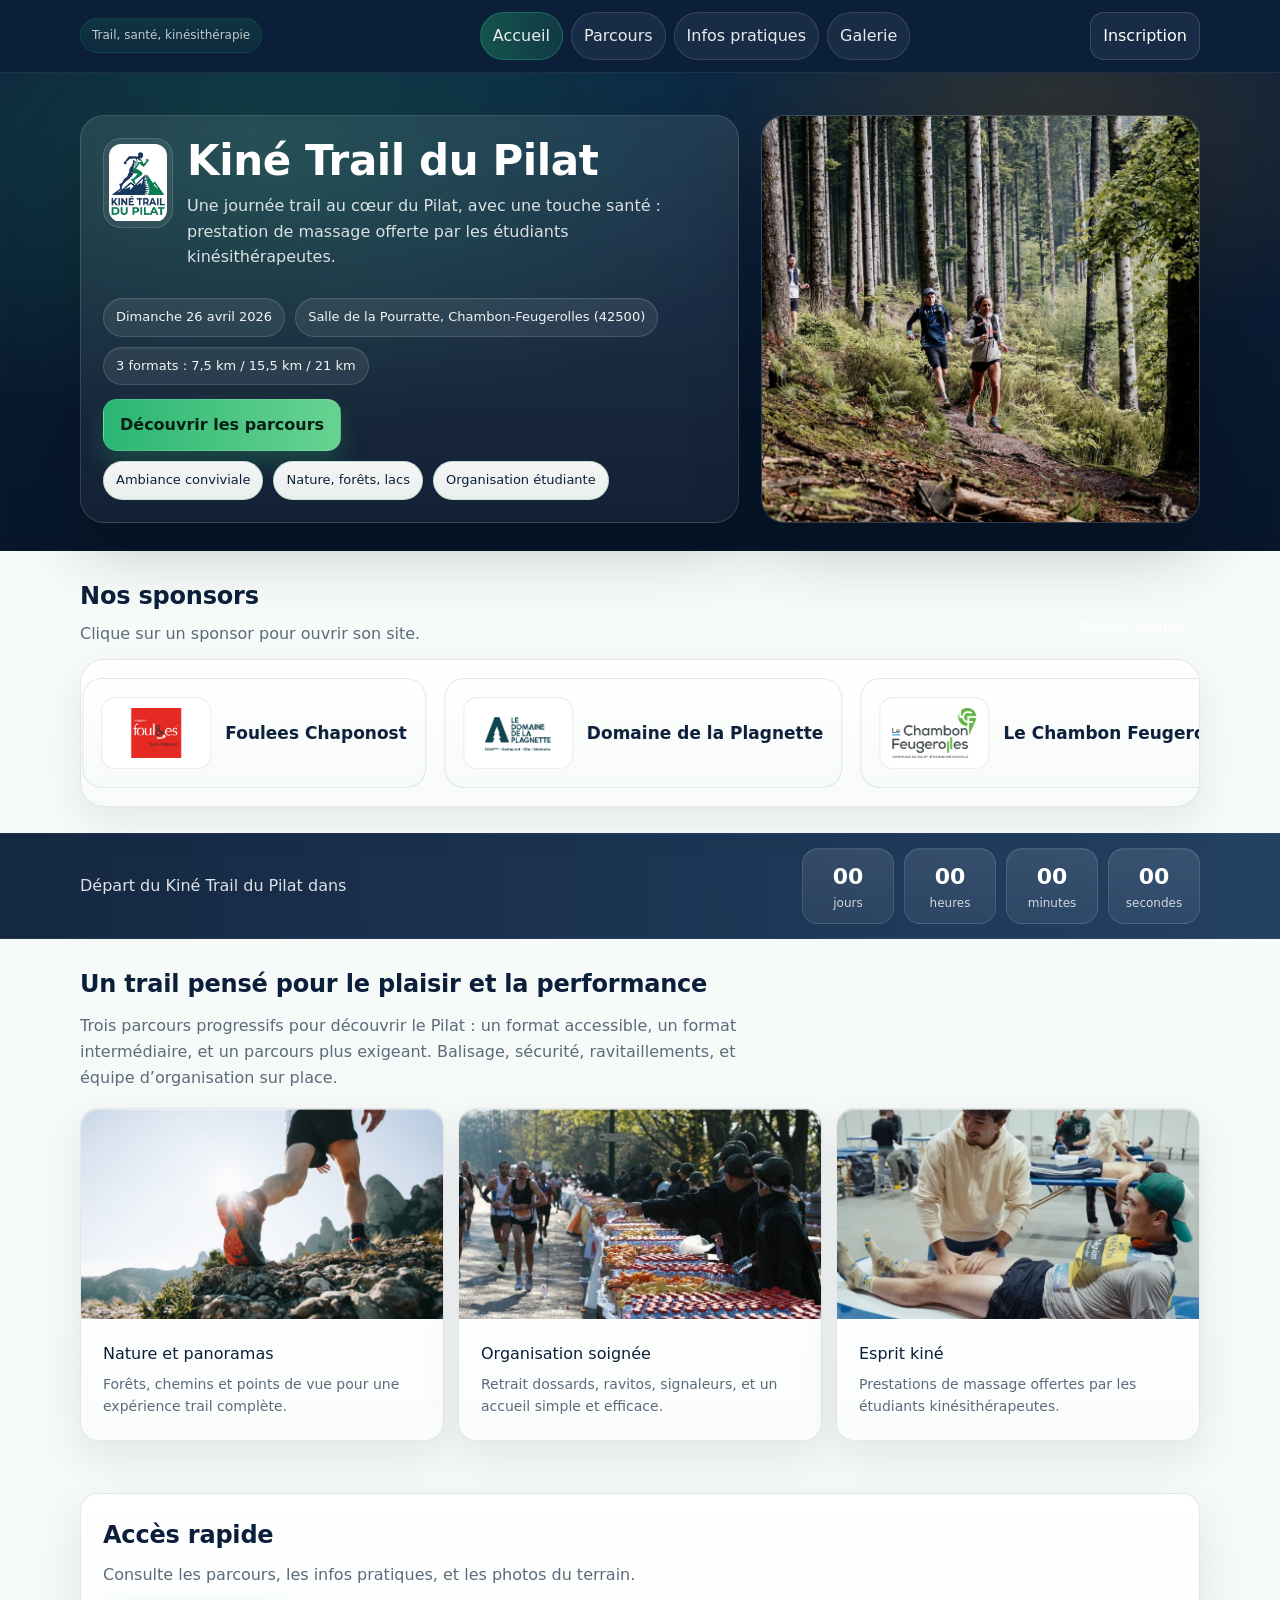
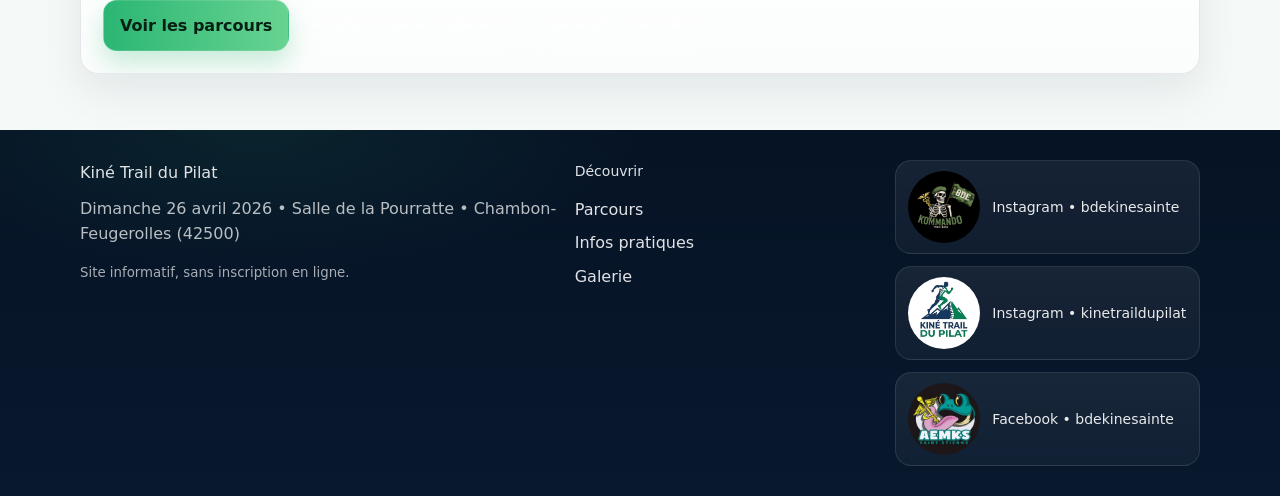
==== commit 4ddb8367: "correction lien inscription" ====
--- a/index.html
+++ b/index.html
@@ -28,7 +28,7 @@
         <a href="./galerie.html">Galerie</a>
       </nav>
 
-      <a class="badge" href="https://www.logicourse.fr" target="_blank" rel="noreferrer">
+      <a class="badge" href="https://www.logicourse.fr/inscriptions-3/1042-kine2026.html" target="_blank" rel="noreferrer">
         Inscription
       </a>
     </div>
